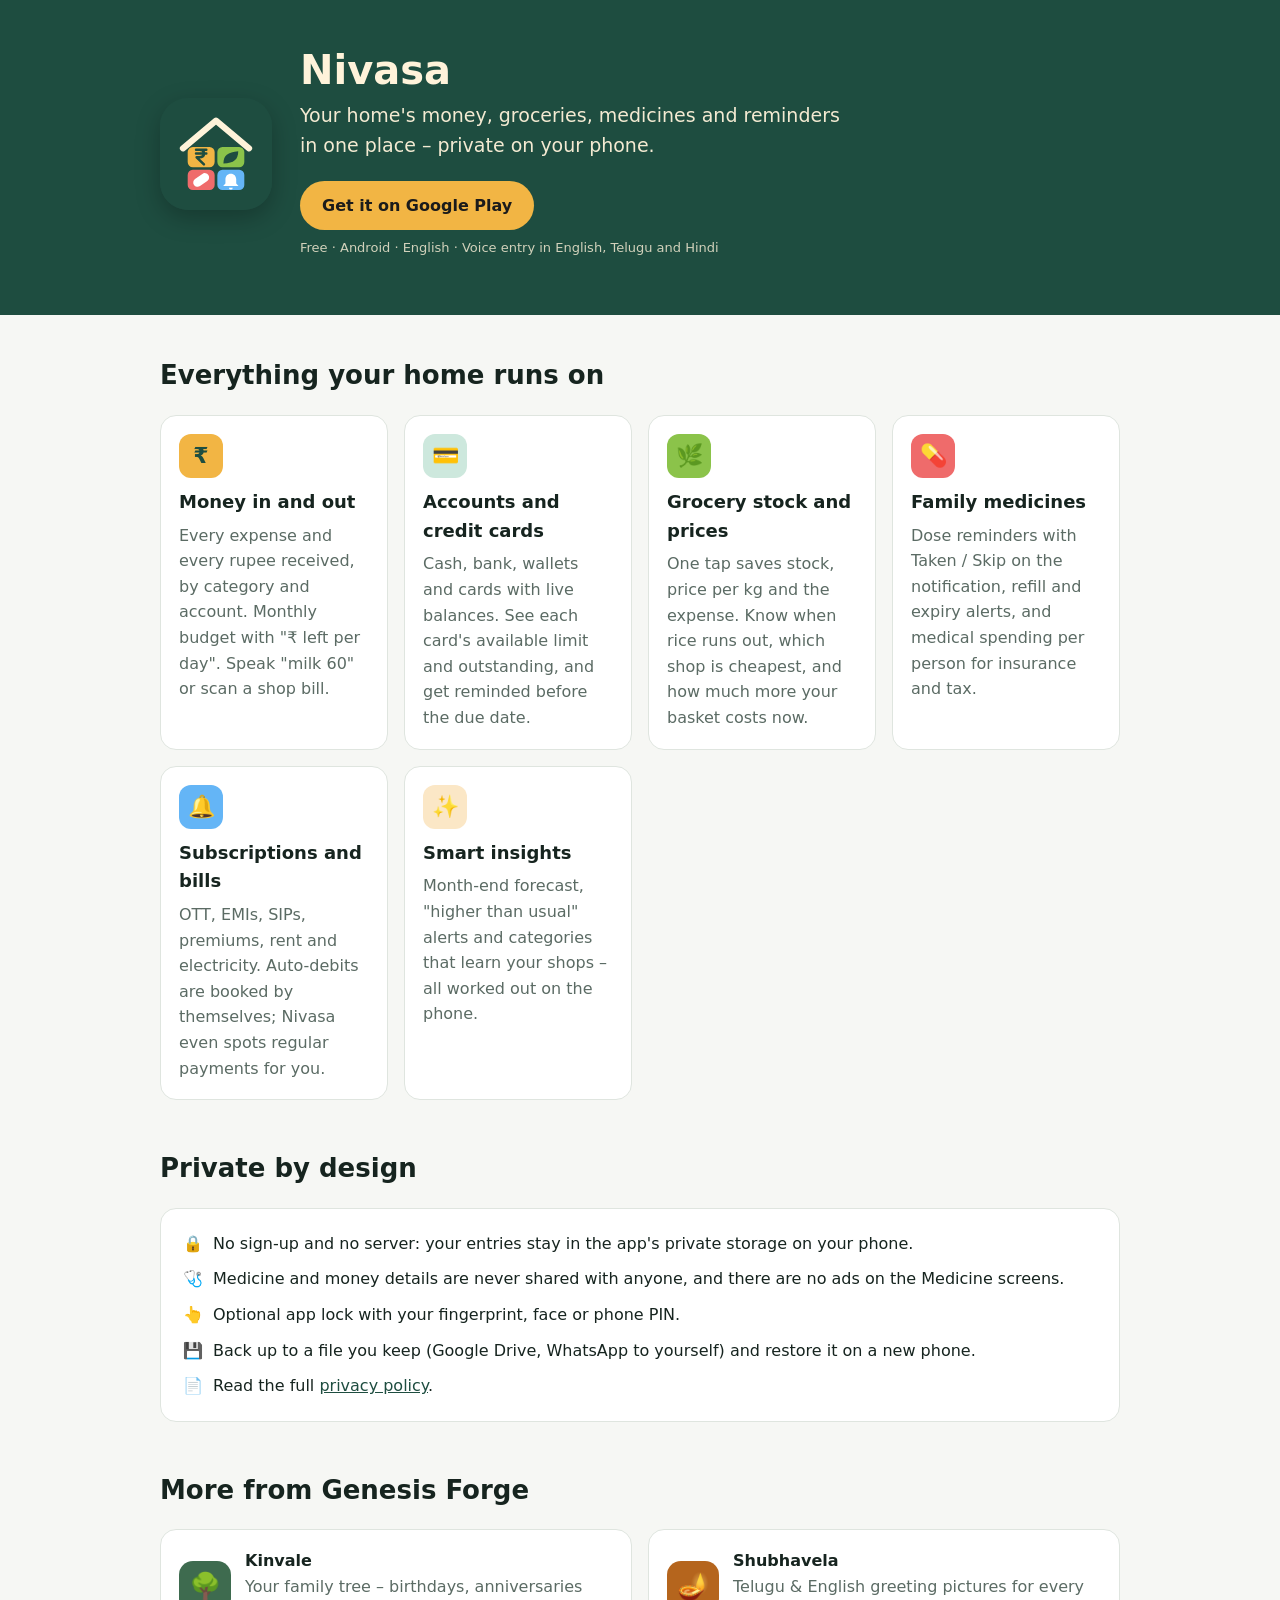
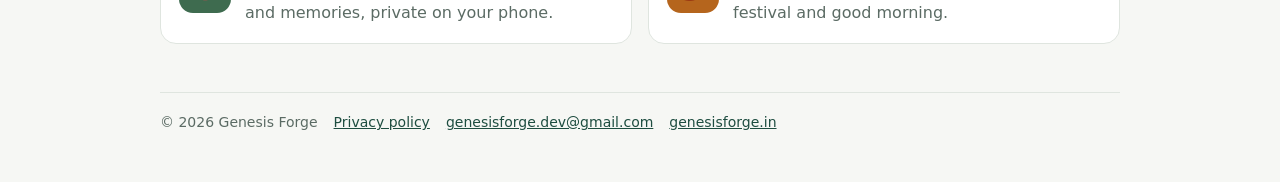
==== nivasa/index.html @ d937474f "Add initial HTML structure for Nivasa app This is the initial commit for the Nivasa home expense man" ====
<!doctype html>
<html lang="en">
<head>
<meta charset="utf-8">
<meta name="viewport" content="width=device-width, initial-scale=1">
<title>Nivasa – Home Expense Manager</title>
<meta name="description" content="Nivasa: track money in and out, budgets, credit cards, groceries and family medicines in one private Android app. By Genesis Forge.">
<meta property="og:title" content="Nivasa – Home Expense Manager">
<meta property="og:description" content="Money, groceries, medicines and reminders for your home – private on your phone.">
<style>
  :root { --ink:#16241f; --muted:#5b6b64; --accent:#1e4d40; --accent2:#2b6152; --gold:#f2b544; --bg:#f6f7f4; --card:#ffffff; --line:#dfe5df; --hero-ink:#fff3da; }
  @media (prefers-color-scheme: dark) {
    :root { --ink:#e6ece8; --muted:#a3b2aa; --accent:#9cd1bf; --bg:#111513; --card:#1a201d; --line:#2c3531; }
  }
  * { box-sizing:border-box; }
  body { margin:0; background:var(--bg); color:var(--ink); font:16px/1.6 system-ui, -apple-system, "Segoe UI", Roboto, "Noto Sans", sans-serif; }
  a { color:var(--accent); }
  .hero { background:#1e4d40; color:var(--hero-ink); padding:48px 16px 56px; }
  .wrap { max-width:960px; margin:0 auto; }
  .hero .wrap { display:flex; gap:28px; align-items:center; flex-wrap:wrap; }
  .hero svg { width:112px; height:112px; border-radius:28px; flex:none; box-shadow:0 8px 24px rgba(0,0,0,.25); }
  .hero h1 { font-size:40px; margin:0; line-height:1.1; }
  .hero p { margin:8px 0 0; font-size:19px; max-width:560px; opacity:.95; }
  .btn { display:inline-block; margin-top:20px; background:#f2b544; color:#1b1b1b; text-decoration:none; font-weight:700; padding:12px 22px; border-radius:999px; }
  .btn:hover { filter:brightness(1.05); }
  .note { font-size:13px; opacity:.8; margin-top:8px; }
  section { padding:40px 16px 8px; }
  h2 { font-size:26px; margin:0 0 18px; }
  .grid { display:grid; grid-template-columns:repeat(auto-fit, minmax(220px, 1fr)); gap:16px; }
  .card { background:var(--card); border:1px solid var(--line); border-radius:16px; padding:18px; }
  .card h3 { margin:10px 0 6px; font-size:18px; }
  .card p, .card li { color:var(--muted); margin:0; }
  .card ul { padding-left:18px; margin:0; }
  .tile { width:44px; height:44px; border-radius:12px; display:flex; align-items:center; justify-content:center; font-size:22px; font-weight:700; color:#1e4d40; }
  .t1 { background:#f2b544; } .t2 { background:#8bc34a; } .t3 { background:#ef6b6b; color:#fff; } .t4 { background:#64b5f6; color:#fff; } .t5 { background:#cde8dd; } .t6 { background:#fbe7c6; }
  .privacy { background:var(--card); border:1px solid var(--line); border-radius:16px; padding:22px; display:grid; gap:10px; }
  .privacy div { display:flex; gap:10px; align-items:flex-start; }
  .apps { display:grid; grid-template-columns:repeat(auto-fit, minmax(260px, 1fr)); gap:16px; }
  .app { display:flex; gap:14px; align-items:center; text-decoration:none; color:inherit; }
  .app .badge { width:52px; height:52px; border-radius:14px; display:flex; align-items:center; justify-content:center; font-size:26px; flex:none; }
  footer { padding:40px 16px 48px; color:var(--muted); font-size:14px; }
  footer .wrap { border-top:1px solid var(--line); padding-top:18px; display:flex; gap:16px; flex-wrap:wrap; }
</style>
</head>
<body>
<div class="hero">
  <div class="wrap">
    <svg viewBox="0 0 108 108" role="img" aria-label="Nivasa icon">
      <rect width="108" height="108" fill="#1E4D40"/>
      <g transform="translate(54 55) scale(1.3) translate(-54 -55)">
        <path d="M29.5,50 L54,29.5 L78.5,50" fill="none" stroke="#FFF3DA" stroke-width="4.6" stroke-linecap="round" stroke-linejoin="round"/>
        <rect x="33" y="49" width="20" height="15" rx="3.8" fill="#F2B544"/>
        <rect x="55" y="49" width="20" height="15" rx="3.8" fill="#8BC34A"/>
        <rect x="33" y="66" width="20" height="15" rx="3.8" fill="#EF6B6B"/>
        <rect x="55" y="66" width="20" height="15" rx="3.8" fill="#64B5F6"/>
        <path d="M39.2,51.1 H46.8 M39.2,53.9 H46.8 M39.2,51.1 H41.65 C43.99,51.1 45.07,52.36 45.07,53.89 C45.07,55.51 43.72,56.68 41.65,56.68 H39.65 L45.05,61.9" fill="none" stroke="#1E4D40" stroke-width="1.9" stroke-linecap="round" stroke-linejoin="round"/>
        <path d="M59.5,61.2 C59.5,55.4 62.6,52.9 70.5,52.2 C70.5,58.2 67.3,61.2 59.5,61.2 Z" fill="#1E4D40"/>
        <g transform="rotate(-35 43 73.5)"><rect x="36.5" y="70.3" width="13" height="6.4" rx="3.2" fill="#FFFFFF"/></g>
        <path d="M65,68.8 C67.4,68.8 69,70.6 69,73 V76.2 L70.7,78 H59.3 L61,76.2 V73 C61,70.6 62.6,68.8 65,68.8 Z M63.6,79.2 H66.4 A1.4,1.4 0 0 1 63.6,79.2 Z" fill="#FFFFFF"/>
      </g>
    </svg>
    <div>
      <h1>Nivasa</h1>
      <p>Your home's money, groceries, medicines and reminders in one place – private on your phone.</p>
      <a class="btn" href="https://play.google.com/store/apps/details?id=in.genesisforge.nivasa">Get it on Google Play</a>
      <div class="note">Free · Android · English · Voice entry in English, Telugu and Hindi</div>
    </div>
  </div>
</div>

<section>
  <div class="wrap">
    <h2>Everything your home runs on</h2>
    <div class="grid">
      <div class="card"><div class="tile t1">₹</div><h3>Money in and out</h3>
        <p>Every expense and every rupee received, by category and account. Monthly budget with "₹ left per day". Speak "milk 60" or scan a shop bill.</p></div>
      <div class="card"><div class="tile t5">💳</div><h3>Accounts and credit cards</h3>
        <p>Cash, bank, wallets and cards with live balances. See each card's available limit and outstanding, and get reminded before the due date.</p></div>
      <div class="card"><div class="tile t2">🌿</div><h3>Grocery stock and prices</h3>
        <p>One tap saves stock, price per kg and the expense. Know when rice runs out, which shop is cheapest, and how much more your basket costs now.</p></div>
      <div class="card"><div class="tile t3">💊</div><h3>Family medicines</h3>
        <p>Dose reminders with Taken / Skip on the notification, refill and expiry alerts, and medical spending per person for insurance and tax.</p></div>
      <div class="card"><div class="tile t4">🔔</div><h3>Subscriptions and bills</h3>
        <p>OTT, EMIs, SIPs, premiums, rent and electricity. Auto-debits are booked by themselves; Nivasa even spots regular payments for you.</p></div>
      <div class="card"><div class="tile t6">✨</div><h3>Smart insights</h3>
        <p>Month-end forecast, "higher than usual" alerts and categories that learn your shops – all worked out on the phone.</p></div>
    </div>
  </div>
</section>

<section>
  <div class="wrap">
    <h2>Private by design</h2>
    <div class="privacy">
      <div>🔒 <span>No sign-up and no server: your entries stay in the app's private storage on your phone.</span></div>
      <div>🩺 <span>Medicine and money details are never shared with anyone, and there are no ads on the Medicine screens.</span></div>
      <div>👆 <span>Optional app lock with your fingerprint, face or phone PIN.</span></div>
      <div>💾 <span>Back up to a file you keep (Google Drive, WhatsApp to yourself) and restore it on a new phone.</span></div>
      <div>📄 <span>Read the full <a href="privacy.html">privacy policy</a>.</span></div>
    </div>
  </div>
</section>

<section>
  <div class="wrap">
    <h2>More from Genesis Forge</h2>
    <div class="apps">
      <a class="card app" href="https://play.google.com/store/apps/details?id=in.genesisforge.kinvale">
        <div class="badge" style="background:#3e6b4f">🌳</div>
        <div><strong>Kinvale</strong><br><span style="color:var(--muted)">Your family tree – birthdays, anniversaries and memories, private on your phone.</span></div>
      </a>
      <a class="card app" href="https://play.google.com/store/apps/details?id=in.genesisforge.shubhavela">
        <div class="badge" style="background:#b5651d">🪔</div>
        <div><strong>Shubhavela</strong><br><span style="color:var(--muted)">Telugu &amp; English greeting pictures for every festival and good morning.</span></div>
      </a>
    </div>
  </div>
</section>

<footer>
  <div class="wrap">
    <span>© 2026 Genesis Forge</span>
    <a href="privacy.html">Privacy policy</a>
    <a href="mailto:genesisforge.dev@gmail.com">genesisforge.dev@gmail.com</a>
    <a href="../">genesisforge.in</a>
  </div>
</footer>
</body>
</html>
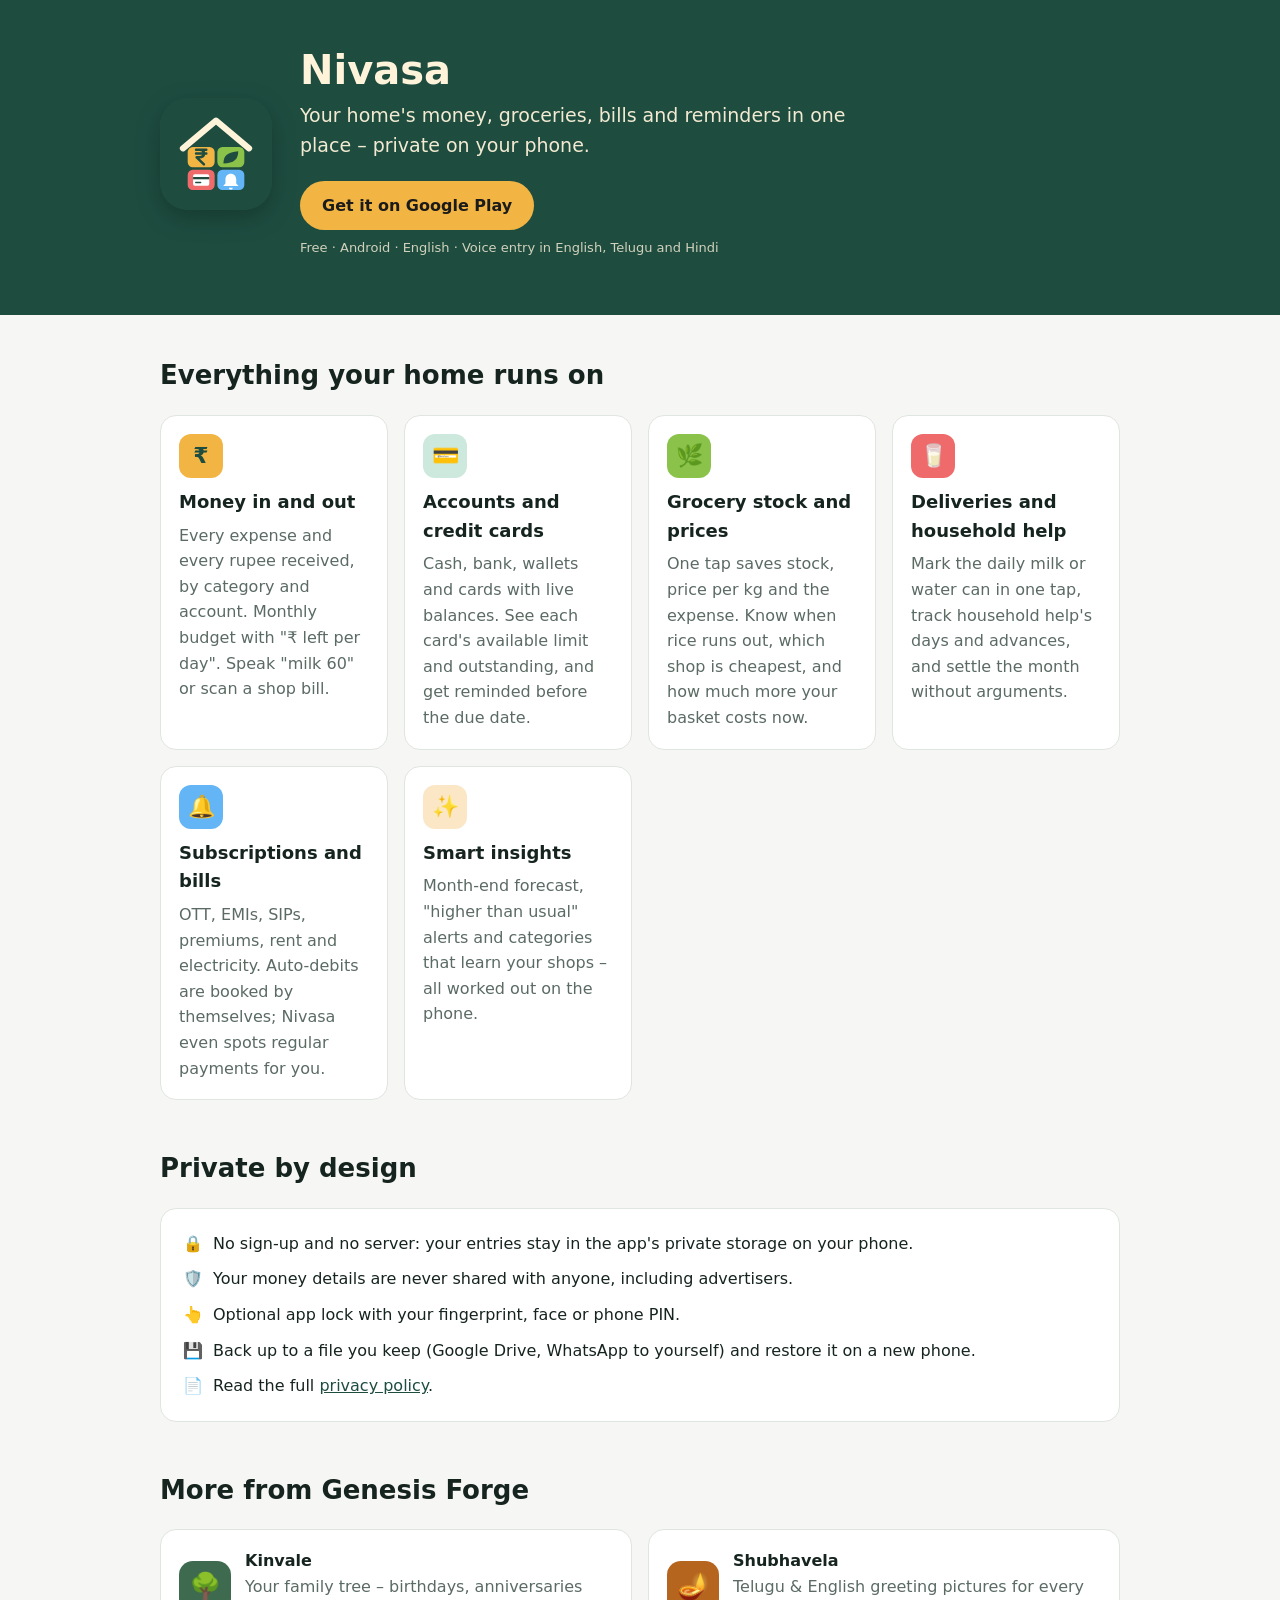
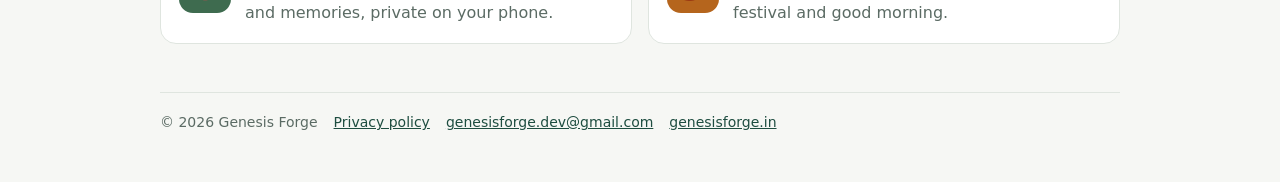
==== commit cc839320: "Update meta description and content in index.html Updated the description meta tag and modified text" ====
--- a/nivasa/index.html
+++ b/nivasa/index.html
@@ -4,9 +4,9 @@
 <meta charset="utf-8">
 <meta name="viewport" content="width=device-width, initial-scale=1">
 <title>Nivasa – Home Expense Manager</title>
-<meta name="description" content="Nivasa: track money in and out, budgets, credit cards, groceries and family medicines in one private Android app. By Genesis Forge.">
+<meta name="description" content="Nivasa: track money in and out, budgets, credit cards, groceries and bills in one private Android app. By Genesis Forge.">
 <meta property="og:title" content="Nivasa – Home Expense Manager">
-<meta property="og:description" content="Money, groceries, medicines and reminders for your home – private on your phone.">
+<meta property="og:description" content="Money, groceries, bills and reminders for your home – private on your phone.">
 <style>
   :root { --ink:#16241f; --muted:#5b6b64; --accent:#1e4d40; --accent2:#2b6152; --gold:#f2b544; --bg:#f6f7f4; --card:#ffffff; --line:#dfe5df; --hero-ink:#fff3da; }
   @media (prefers-color-scheme: dark) {
@@ -55,13 +55,13 @@
         <rect x="55" y="66" width="20" height="15" rx="3.8" fill="#64B5F6"/>
         <path d="M39.2,51.1 H46.8 M39.2,53.9 H46.8 M39.2,51.1 H41.65 C43.99,51.1 45.07,52.36 45.07,53.89 C45.07,55.51 43.72,56.68 41.65,56.68 H39.65 L45.05,61.9" fill="none" stroke="#1E4D40" stroke-width="1.9" stroke-linecap="round" stroke-linejoin="round"/>
         <path d="M59.5,61.2 C59.5,55.4 62.6,52.9 70.5,52.2 C70.5,58.2 67.3,61.2 59.5,61.2 Z" fill="#1E4D40"/>
-        <g transform="rotate(-35 43 73.5)"><rect x="36.5" y="70.3" width="13" height="6.4" rx="3.2" fill="#FFFFFF"/></g>
+        <rect x="37" y="69.3" width="12" height="8.4" rx="1.3" fill="#FFFFFF"/><rect x="37" y="71.3" width="12" height="1.7" fill="#1E4D40"/><path d="M39,75.4 H42.6" stroke="#1E4D40" stroke-width="1.1" stroke-linecap="round"/>
         <path d="M65,68.8 C67.4,68.8 69,70.6 69,73 V76.2 L70.7,78 H59.3 L61,76.2 V73 C61,70.6 62.6,68.8 65,68.8 Z M63.6,79.2 H66.4 A1.4,1.4 0 0 1 63.6,79.2 Z" fill="#FFFFFF"/>
       </g>
     </svg>
     <div>
       <h1>Nivasa</h1>
-      <p>Your home's money, groceries, medicines and reminders in one place – private on your phone.</p>
+      <p>Your home's money, groceries, bills and reminders in one place – private on your phone.</p>
       <a class="btn" href="https://play.google.com/store/apps/details?id=in.genesisforge.nivasa">Get it on Google Play</a>
       <div class="note">Free · Android · English · Voice entry in English, Telugu and Hindi</div>
     </div>
@@ -78,8 +78,8 @@
         <p>Cash, bank, wallets and cards with live balances. See each card's available limit and outstanding, and get reminded before the due date.</p></div>
       <div class="card"><div class="tile t2">🌿</div><h3>Grocery stock and prices</h3>
         <p>One tap saves stock, price per kg and the expense. Know when rice runs out, which shop is cheapest, and how much more your basket costs now.</p></div>
-      <div class="card"><div class="tile t3">💊</div><h3>Family medicines</h3>
-        <p>Dose reminders with Taken / Skip on the notification, refill and expiry alerts, and medical spending per person for insurance and tax.</p></div>
+      <div class="card"><div class="tile t3">🥛</div><h3>Deliveries and household help</h3>
+        <p>Mark the daily milk or water can in one tap, track household help's days and advances, and settle the month without arguments.</p></div>
       <div class="card"><div class="tile t4">🔔</div><h3>Subscriptions and bills</h3>
         <p>OTT, EMIs, SIPs, premiums, rent and electricity. Auto-debits are booked by themselves; Nivasa even spots regular payments for you.</p></div>
       <div class="card"><div class="tile t6">✨</div><h3>Smart insights</h3>
@@ -93,7 +93,7 @@
     <h2>Private by design</h2>
     <div class="privacy">
       <div>🔒 <span>No sign-up and no server: your entries stay in the app's private storage on your phone.</span></div>
-      <div>🩺 <span>Medicine and money details are never shared with anyone, and there are no ads on the Medicine screens.</span></div>
+      <div>🛡️ <span>Your money details are never shared with anyone, including advertisers.</span></div>
       <div>👆 <span>Optional app lock with your fingerprint, face or phone PIN.</span></div>
       <div>💾 <span>Back up to a file you keep (Google Drive, WhatsApp to yourself) and restore it on a new phone.</span></div>
       <div>📄 <span>Read the full <a href="privacy.html">privacy policy</a>.</span></div>
